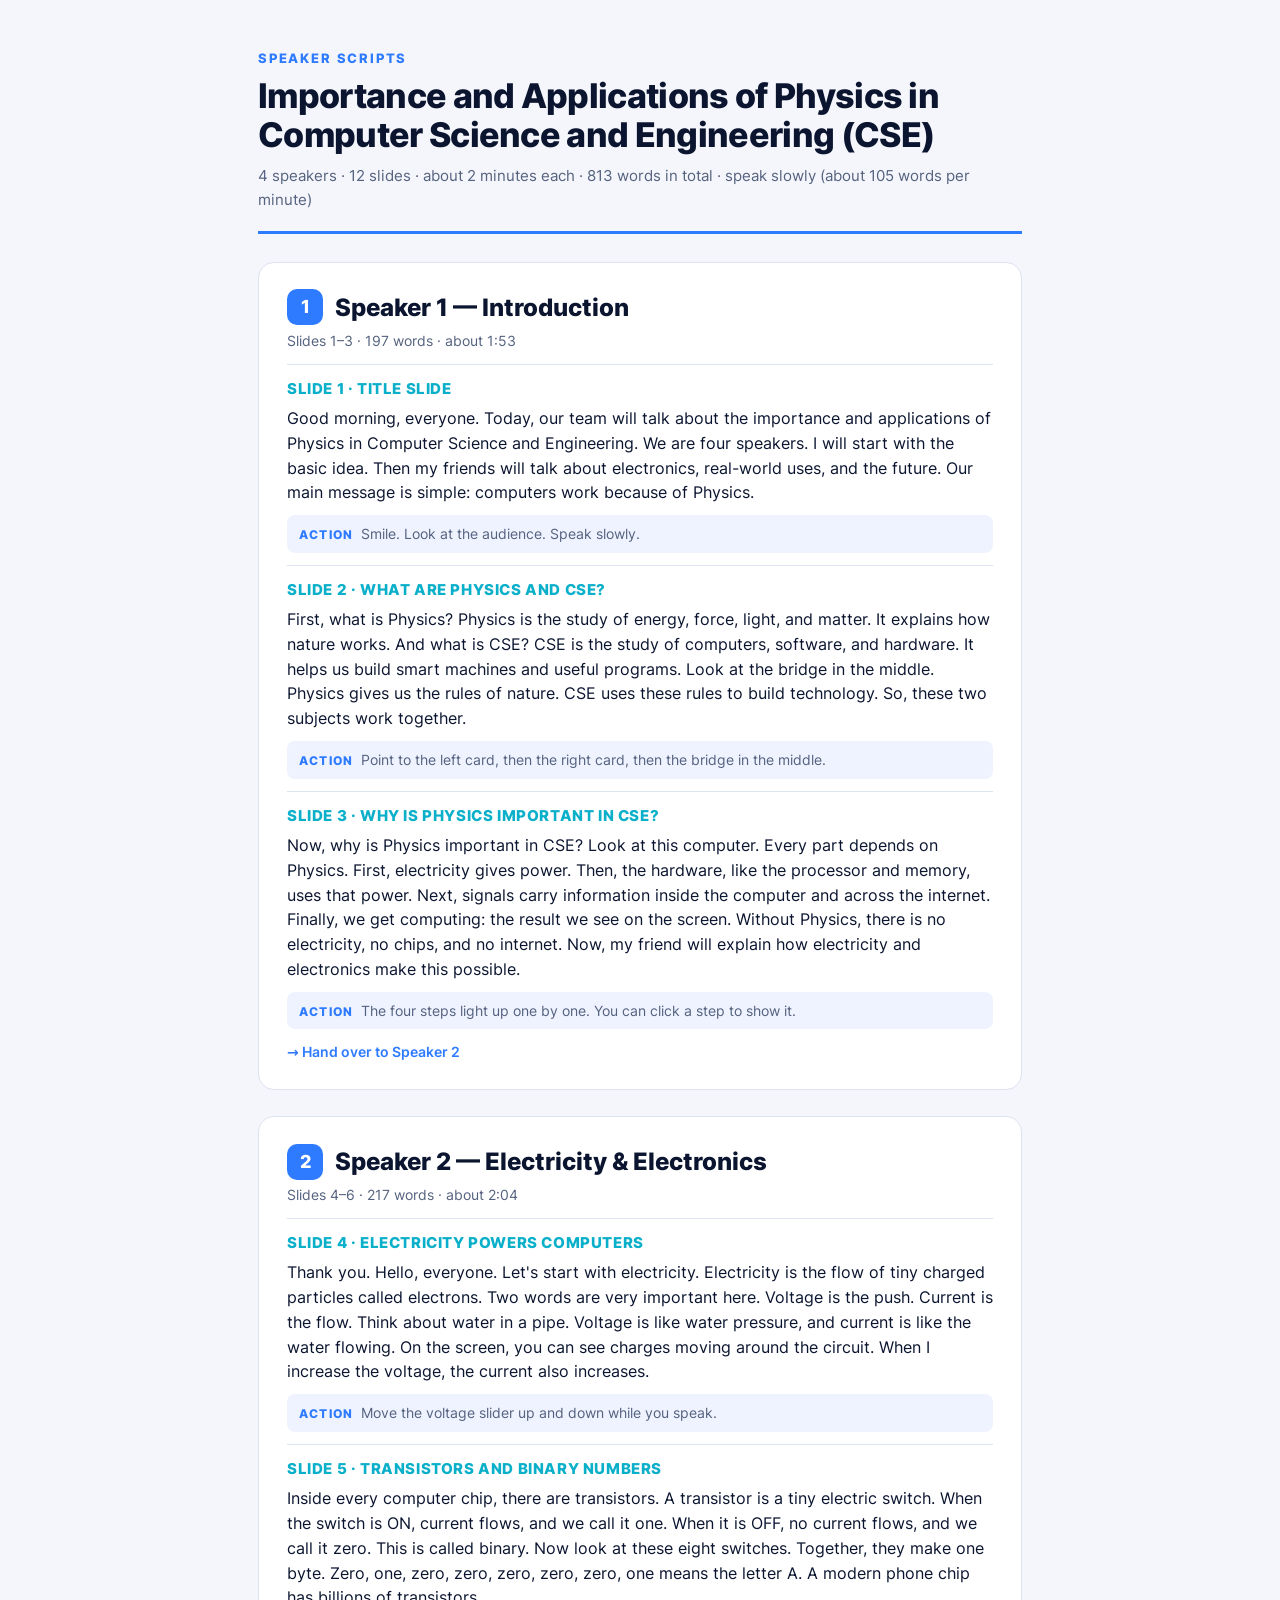
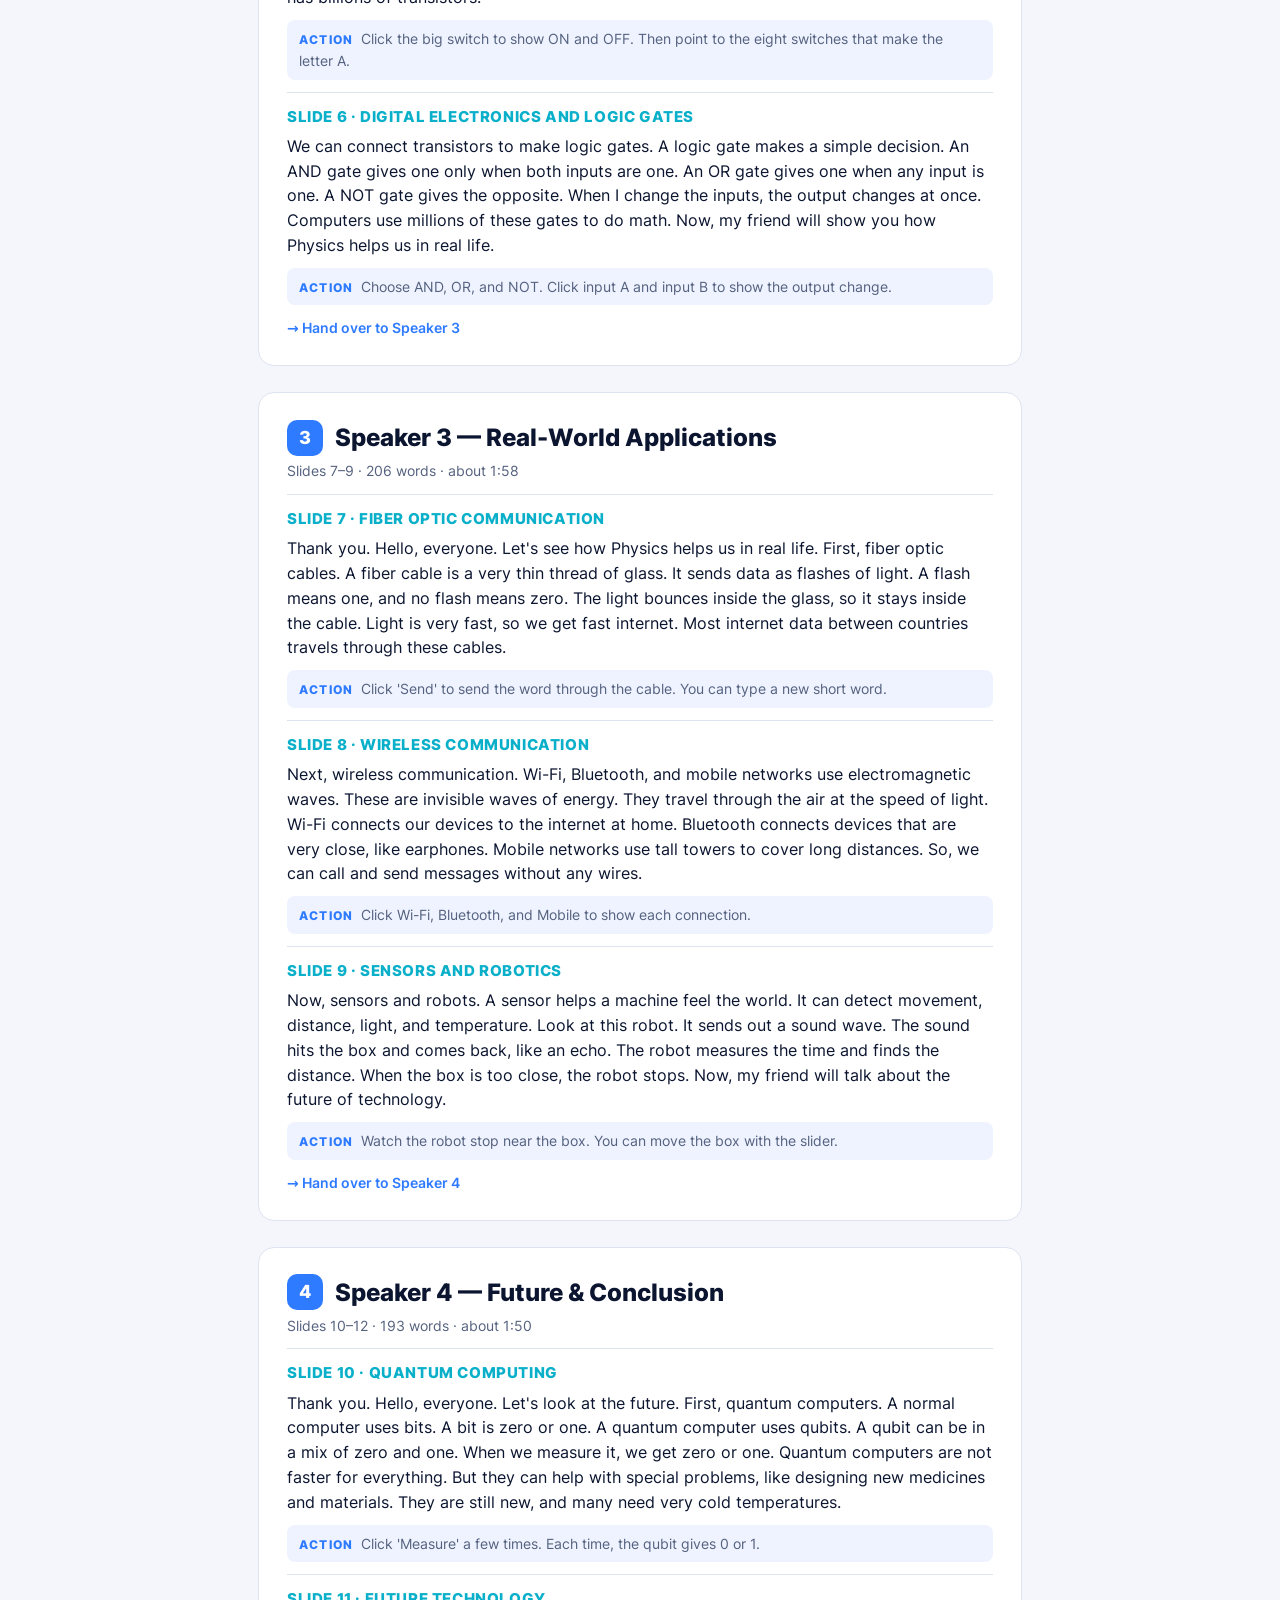
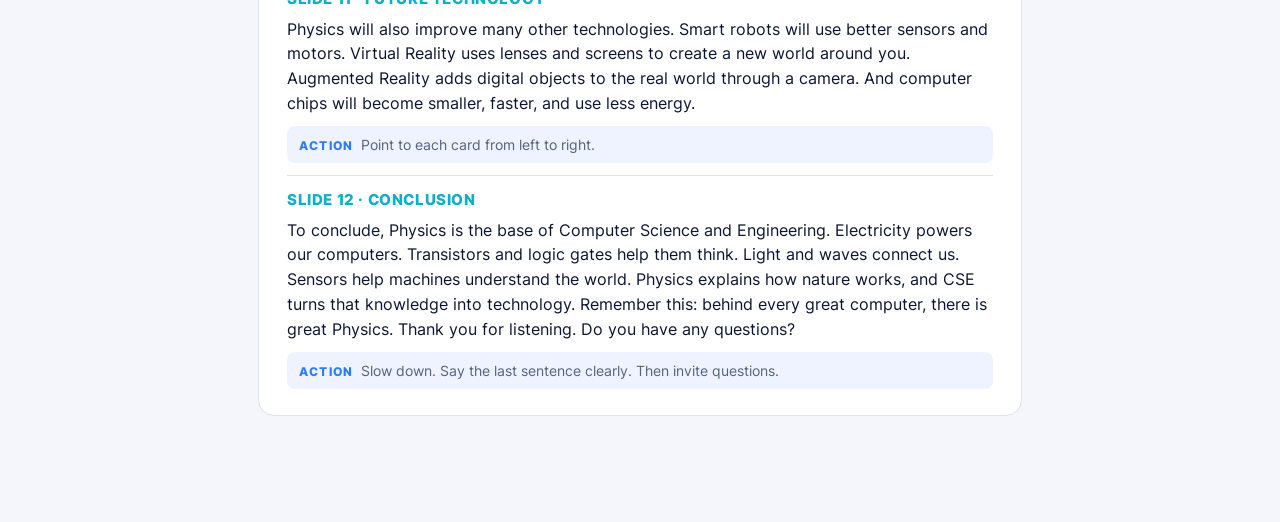
==== speaker-scripts.html @ 34f9d736 "Add interactive Physics in CSE presentation 12-slide offline HTML/CSS/JS presentation for 4 speakers" ====
<!doctype html><html lang="en"><head><meta charset="utf-8"><meta name="viewport" content="width=device-width, initial-scale=1">
<title>Speaker Scripts</title>
<style>
@font-face{font-family:Inter;font-weight:400;src:url(assets/fonts/inter-400.woff2) format("woff2")}
@font-face{font-family:Inter;font-weight:600;src:url(assets/fonts/inter-600.woff2) format("woff2")}
@font-face{font-family:Inter;font-weight:800;src:url(assets/fonts/inter-800.woff2) format("woff2")}
:root{--ink:#0B1530;--muted:#55627F;--blue:#2F7BFF;--cyan:#0AAFC9;--line:#DDE3EF}
*{box-sizing:border-box}body{margin:0;background:#F4F6FB;color:var(--ink);font-family:Inter,system-ui,sans-serif;line-height:1.55}
main{max-width:820px;margin:0 auto;padding:48px 28px 80px}
header{border-bottom:3px solid var(--blue);padding-bottom:20px;margin-bottom:28px}
.kicker{font-size:13px;font-weight:800;letter-spacing:.14em;text-transform:uppercase;color:var(--blue)}
h1{font-size:34px;line-height:1.15;margin:8px 0 10px;font-weight:800;letter-spacing:-.02em}
.meta{color:var(--muted);font-size:15px}
.speaker{background:#fff;border:1px solid var(--line);border-radius:16px;padding:26px 28px;margin:26px 0}
.speaker h2{display:flex;align-items:center;gap:12px;margin:0 0 4px;font-size:24px;font-weight:800}
.num{width:36px;height:36px;border-radius:10px;background:var(--blue);color:#fff;display:grid;place-items:center;font-size:18px}
.sub{color:var(--muted);font-size:14px;margin-bottom:8px}
.slide{border-top:1px solid var(--line);padding-top:12px;margin-top:12px;break-inside:avoid}
.slide h3{margin:0 0 6px;font-size:15px;font-weight:800;color:var(--cyan);letter-spacing:.04em;text-transform:uppercase}
.slide p{margin:0;font-size:16px}
.cue{margin-top:10px!important;font-size:14px!important;color:var(--muted);background:#EEF3FF;border-radius:8px;padding:8px 12px}
.cue b{color:var(--blue);font-size:12px;letter-spacing:.1em}
.handoff{margin-top:12px;font-size:14px;font-weight:600;color:var(--blue)}
@media print{body{background:#fff}main{padding:0}header{margin-bottom:14px;padding-bottom:12px}h1{font-size:26px}.speaker{margin:0;padding:20px 22px}.speaker{border:1px solid #ccd}.speaker+.speaker{break-before:page}}
</style></head><body><main>
<header><div class="kicker">Speaker Scripts</div><h1>Importance and Applications of Physics in Computer Science and Engineering (CSE)</h1>
<div class="meta">4 speakers · 12 slides · about 2 minutes each · 813 words in total · speak slowly (about 105 words per minute)</div></header><section class="speaker"><h2><span class="num">1</span>Speaker 1 — Introduction</h2>
<div class="sub">Slides 1–3 · 197 words · about 1:53</div><div class="slide"><h3>Slide 1 · Title Slide</h3><p>Good morning, everyone. Today, our team will talk about the importance and applications of Physics in Computer Science and Engineering. We are four speakers. I will start with the basic idea. Then my friends will talk about electronics, real-world uses, and the future. Our main message is simple: computers work because of Physics.</p><p class="cue"><b>ACTION</b>&nbsp; Smile. Look at the audience. Speak slowly.</p></div><div class="slide"><h3>Slide 2 · What Are Physics and CSE?</h3><p>First, what is Physics? Physics is the study of energy, force, light, and matter. It explains how nature works. And what is CSE? CSE is the study of computers, software, and hardware. It helps us build smart machines and useful programs. Look at the bridge in the middle. Physics gives us the rules of nature. CSE uses these rules to build technology. So, these two subjects work together.</p><p class="cue"><b>ACTION</b>&nbsp; Point to the left card, then the right card, then the bridge in the middle.</p></div><div class="slide"><h3>Slide 3 · Why Is Physics Important in CSE?</h3><p>Now, why is Physics important in CSE? Look at this computer. Every part depends on Physics. First, electricity gives power. Then, the hardware, like the processor and memory, uses that power. Next, signals carry information inside the computer and across the internet. Finally, we get computing: the result we see on the screen. Without Physics, there is no electricity, no chips, and no internet. Now, my friend will explain how electricity and electronics make this possible.</p><p class="cue"><b>ACTION</b>&nbsp; The four steps light up one by one. You can click a step to show it.</p></div><div class="handoff">→ Hand over to Speaker 2</div></section><section class="speaker"><h2><span class="num">2</span>Speaker 2 — Electricity &amp; Electronics</h2>
<div class="sub">Slides 4–6 · 217 words · about 2:04</div><div class="slide"><h3>Slide 4 · Electricity Powers Computers</h3><p>Thank you. Hello, everyone. Let's start with electricity. Electricity is the flow of tiny charged particles called electrons. Two words are very important here. Voltage is the push. Current is the flow. Think about water in a pipe. Voltage is like water pressure, and current is like the water flowing. On the screen, you can see charges moving around the circuit. When I increase the voltage, the current also increases.</p><p class="cue"><b>ACTION</b>&nbsp; Move the voltage slider up and down while you speak.</p></div><div class="slide"><h3>Slide 5 · Transistors and Binary Numbers</h3><p>Inside every computer chip, there are transistors. A transistor is a tiny electric switch. When the switch is ON, current flows, and we call it one. When it is OFF, no current flows, and we call it zero. This is called binary. Now look at these eight switches. Together, they make one byte. Zero, one, zero, zero, zero, zero, zero, one means the letter A. A modern phone chip has billions of transistors.</p><p class="cue"><b>ACTION</b>&nbsp; Click the big switch to show ON and OFF. Then point to the eight switches that make the letter A.</p></div><div class="slide"><h3>Slide 6 · Digital Electronics and Logic Gates</h3><p>We can connect transistors to make logic gates. A logic gate makes a simple decision. An AND gate gives one only when both inputs are one. An OR gate gives one when any input is one. A NOT gate gives the opposite. When I change the inputs, the output changes at once. Computers use millions of these gates to do math. Now, my friend will show you how Physics helps us in real life.</p><p class="cue"><b>ACTION</b>&nbsp; Choose AND, OR, and NOT. Click input A and input B to show the output change.</p></div><div class="handoff">→ Hand over to Speaker 3</div></section><section class="speaker"><h2><span class="num">3</span>Speaker 3 — Real-World Applications</h2>
<div class="sub">Slides 7–9 · 206 words · about 1:58</div><div class="slide"><h3>Slide 7 · Fiber Optic Communication</h3><p>Thank you. Hello, everyone. Let's see how Physics helps us in real life. First, fiber optic cables. A fiber cable is a very thin thread of glass. It sends data as flashes of light. A flash means one, and no flash means zero. The light bounces inside the glass, so it stays inside the cable. Light is very fast, so we get fast internet. Most internet data between countries travels through these cables.</p><p class="cue"><b>ACTION</b>&nbsp; Click 'Send' to send the word through the cable. You can type a new short word.</p></div><div class="slide"><h3>Slide 8 · Wireless Communication</h3><p>Next, wireless communication. Wi-Fi, Bluetooth, and mobile networks use electromagnetic waves. These are invisible waves of energy. They travel through the air at the speed of light. Wi-Fi connects our devices to the internet at home. Bluetooth connects devices that are very close, like earphones. Mobile networks use tall towers to cover long distances. So, we can call and send messages without any wires.</p><p class="cue"><b>ACTION</b>&nbsp; Click Wi-Fi, Bluetooth, and Mobile to show each connection.</p></div><div class="slide"><h3>Slide 9 · Sensors and Robotics</h3><p>Now, sensors and robots. A sensor helps a machine feel the world. It can detect movement, distance, light, and temperature. Look at this robot. It sends out a sound wave. The sound hits the box and comes back, like an echo. The robot measures the time and finds the distance. When the box is too close, the robot stops. Now, my friend will talk about the future of technology.</p><p class="cue"><b>ACTION</b>&nbsp; Watch the robot stop near the box. You can move the box with the slider.</p></div><div class="handoff">→ Hand over to Speaker 4</div></section><section class="speaker"><h2><span class="num">4</span>Speaker 4 — Future &amp; Conclusion</h2>
<div class="sub">Slides 10–12 · 193 words · about 1:50</div><div class="slide"><h3>Slide 10 · Quantum Computing</h3><p>Thank you. Hello, everyone. Let's look at the future. First, quantum computers. A normal computer uses bits. A bit is zero or one. A quantum computer uses qubits. A qubit can be in a mix of zero and one. When we measure it, we get zero or one. Quantum computers are not faster for everything. But they can help with special problems, like designing new medicines and materials. They are still new, and many need very cold temperatures.</p><p class="cue"><b>ACTION</b>&nbsp; Click 'Measure' a few times. Each time, the qubit gives 0 or 1.</p></div><div class="slide"><h3>Slide 11 · Future Technology</h3><p>Physics will also improve many other technologies. Smart robots will use better sensors and motors. Virtual Reality uses lenses and screens to create a new world around you. Augmented Reality adds digital objects to the real world through a camera. And computer chips will become smaller, faster, and use less energy.</p><p class="cue"><b>ACTION</b>&nbsp; Point to each card from left to right.</p></div><div class="slide"><h3>Slide 12 · Conclusion</h3><p>To conclude, Physics is the base of Computer Science and Engineering. Electricity powers our computers. Transistors and logic gates help them think. Light and waves connect us. Sensors help machines understand the world. Physics explains how nature works, and CSE turns that knowledge into technology. Remember this: behind every great computer, there is great Physics. Thank you for listening. Do you have any questions?</p><p class="cue"><b>ACTION</b>&nbsp; Slow down. Say the last sentence clearly. Then invite questions.</p></div></section></main></body></html>
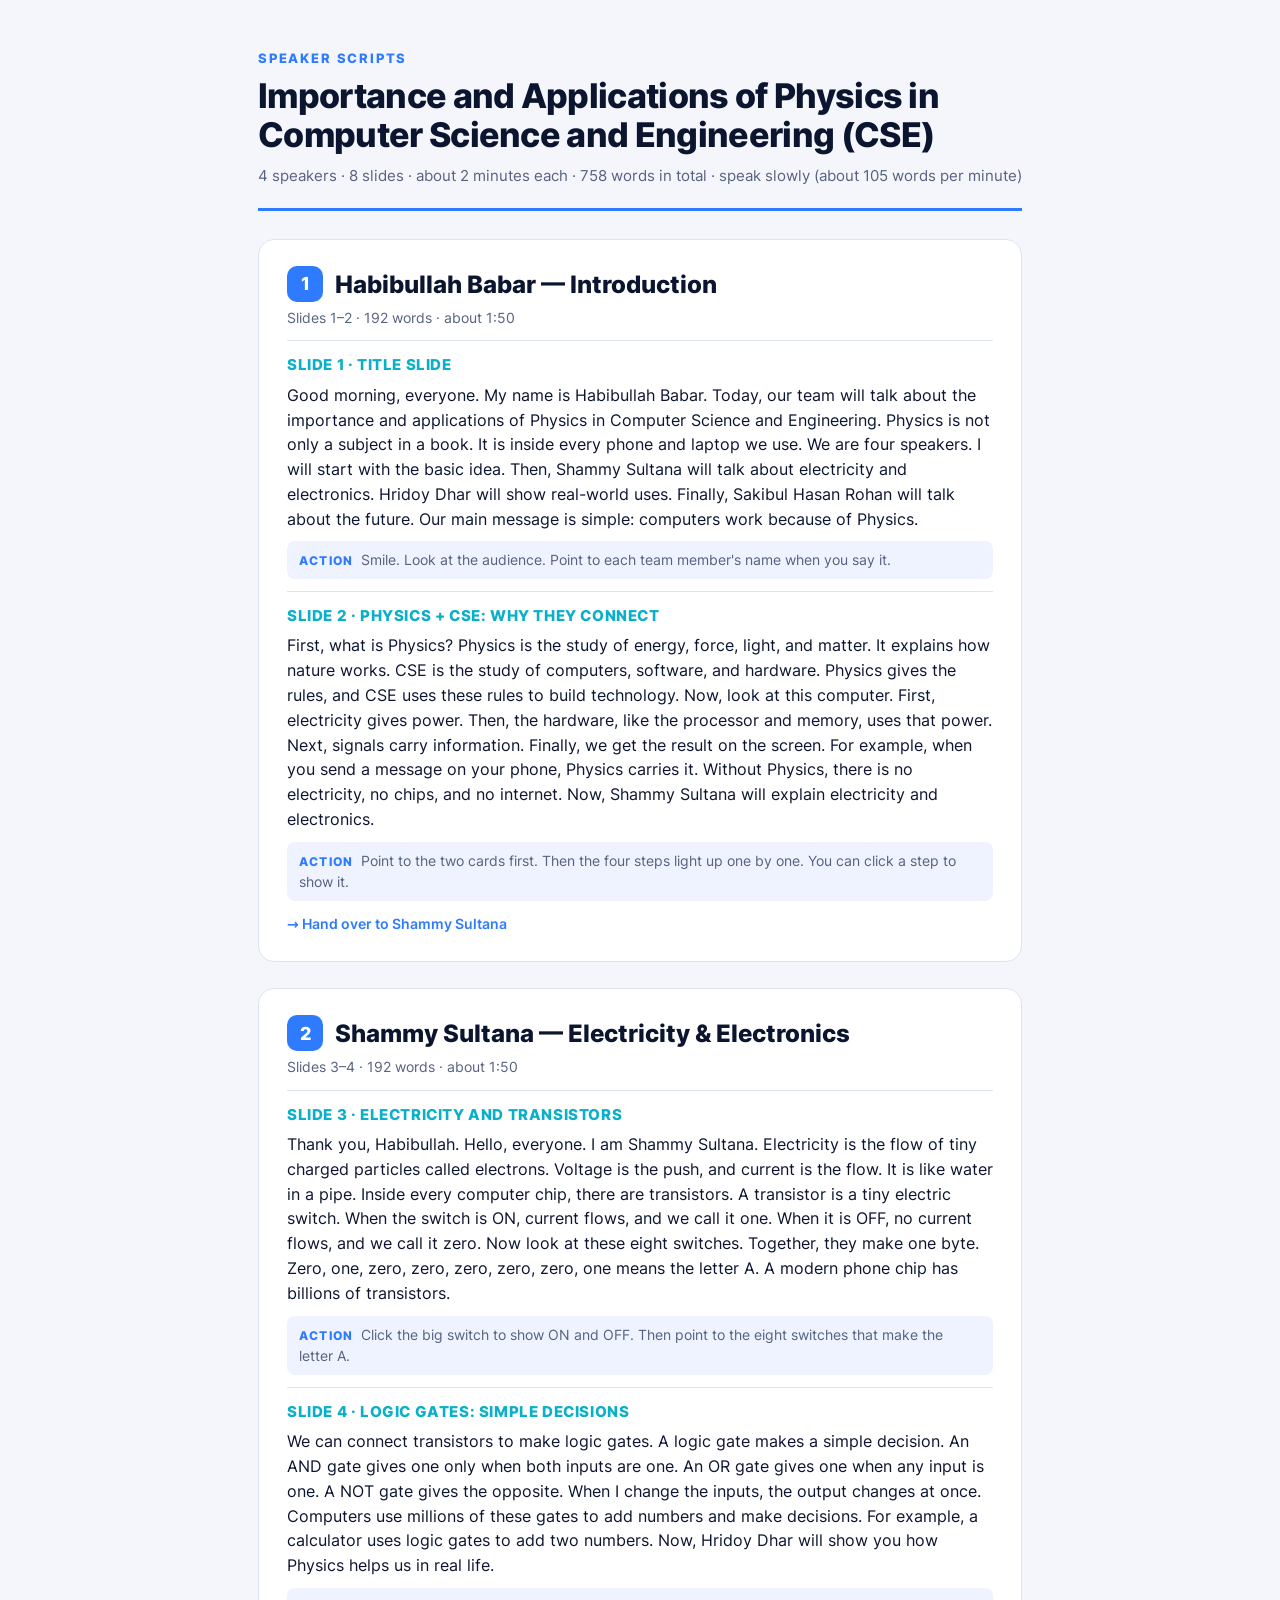
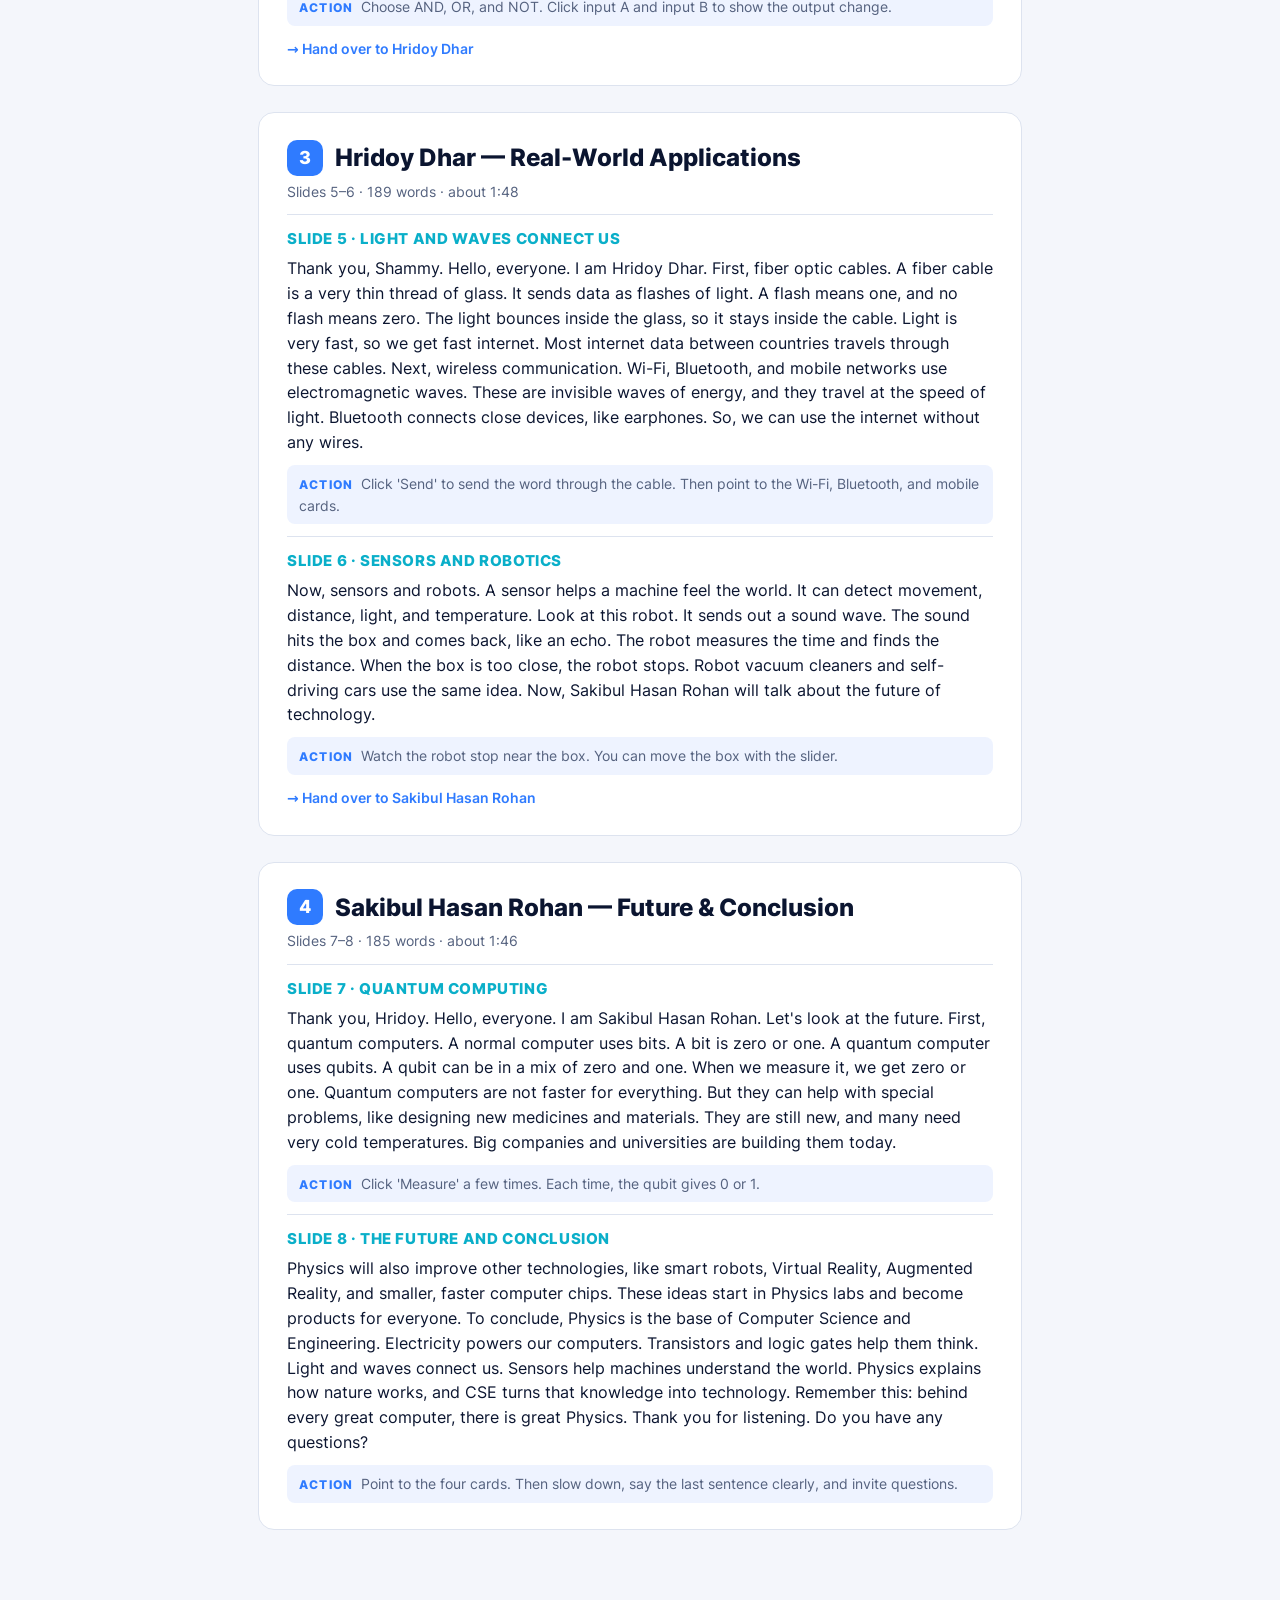
==== commit 4fbbdb8e: "Restructure to 8 slides (2 per speaker) and add speaker names - Merge 'What are Physics and CSE' int" ====
--- a/speaker-scripts.html
+++ b/speaker-scripts.html
@@ -24,8 +24,8 @@
 @media print{body{background:#fff}main{padding:0}header{margin-bottom:14px;padding-bottom:12px}h1{font-size:26px}.speaker{margin:0;padding:20px 22px}.speaker{border:1px solid #ccd}.speaker+.speaker{break-before:page}}
 </style></head><body><main>
 <header><div class="kicker">Speaker Scripts</div><h1>Importance and Applications of Physics in Computer Science and Engineering (CSE)</h1>
-<div class="meta">4 speakers · 12 slides · about 2 minutes each · 813 words in total · speak slowly (about 105 words per minute)</div></header><section class="speaker"><h2><span class="num">1</span>Speaker 1 — Introduction</h2>
-<div class="sub">Slides 1–3 · 197 words · about 1:53</div><div class="slide"><h3>Slide 1 · Title Slide</h3><p>Good morning, everyone. Today, our team will talk about the importance and applications of Physics in Computer Science and Engineering. We are four speakers. I will start with the basic idea. Then my friends will talk about electronics, real-world uses, and the future. Our main message is simple: computers work because of Physics.</p><p class="cue"><b>ACTION</b>&nbsp; Smile. Look at the audience. Speak slowly.</p></div><div class="slide"><h3>Slide 2 · What Are Physics and CSE?</h3><p>First, what is Physics? Physics is the study of energy, force, light, and matter. It explains how nature works. And what is CSE? CSE is the study of computers, software, and hardware. It helps us build smart machines and useful programs. Look at the bridge in the middle. Physics gives us the rules of nature. CSE uses these rules to build technology. So, these two subjects work together.</p><p class="cue"><b>ACTION</b>&nbsp; Point to the left card, then the right card, then the bridge in the middle.</p></div><div class="slide"><h3>Slide 3 · Why Is Physics Important in CSE?</h3><p>Now, why is Physics important in CSE? Look at this computer. Every part depends on Physics. First, electricity gives power. Then, the hardware, like the processor and memory, uses that power. Next, signals carry information inside the computer and across the internet. Finally, we get computing: the result we see on the screen. Without Physics, there is no electricity, no chips, and no internet. Now, my friend will explain how electricity and electronics make this possible.</p><p class="cue"><b>ACTION</b>&nbsp; The four steps light up one by one. You can click a step to show it.</p></div><div class="handoff">→ Hand over to Speaker 2</div></section><section class="speaker"><h2><span class="num">2</span>Speaker 2 — Electricity &amp; Electronics</h2>
-<div class="sub">Slides 4–6 · 217 words · about 2:04</div><div class="slide"><h3>Slide 4 · Electricity Powers Computers</h3><p>Thank you. Hello, everyone. Let's start with electricity. Electricity is the flow of tiny charged particles called electrons. Two words are very important here. Voltage is the push. Current is the flow. Think about water in a pipe. Voltage is like water pressure, and current is like the water flowing. On the screen, you can see charges moving around the circuit. When I increase the voltage, the current also increases.</p><p class="cue"><b>ACTION</b>&nbsp; Move the voltage slider up and down while you speak.</p></div><div class="slide"><h3>Slide 5 · Transistors and Binary Numbers</h3><p>Inside every computer chip, there are transistors. A transistor is a tiny electric switch. When the switch is ON, current flows, and we call it one. When it is OFF, no current flows, and we call it zero. This is called binary. Now look at these eight switches. Together, they make one byte. Zero, one, zero, zero, zero, zero, zero, one means the letter A. A modern phone chip has billions of transistors.</p><p class="cue"><b>ACTION</b>&nbsp; Click the big switch to show ON and OFF. Then point to the eight switches that make the letter A.</p></div><div class="slide"><h3>Slide 6 · Digital Electronics and Logic Gates</h3><p>We can connect transistors to make logic gates. A logic gate makes a simple decision. An AND gate gives one only when both inputs are one. An OR gate gives one when any input is one. A NOT gate gives the opposite. When I change the inputs, the output changes at once. Computers use millions of these gates to do math. Now, my friend will show you how Physics helps us in real life.</p><p class="cue"><b>ACTION</b>&nbsp; Choose AND, OR, and NOT. Click input A and input B to show the output change.</p></div><div class="handoff">→ Hand over to Speaker 3</div></section><section class="speaker"><h2><span class="num">3</span>Speaker 3 — Real-World Applications</h2>
-<div class="sub">Slides 7–9 · 206 words · about 1:58</div><div class="slide"><h3>Slide 7 · Fiber Optic Communication</h3><p>Thank you. Hello, everyone. Let's see how Physics helps us in real life. First, fiber optic cables. A fiber cable is a very thin thread of glass. It sends data as flashes of light. A flash means one, and no flash means zero. The light bounces inside the glass, so it stays inside the cable. Light is very fast, so we get fast internet. Most internet data between countries travels through these cables.</p><p class="cue"><b>ACTION</b>&nbsp; Click 'Send' to send the word through the cable. You can type a new short word.</p></div><div class="slide"><h3>Slide 8 · Wireless Communication</h3><p>Next, wireless communication. Wi-Fi, Bluetooth, and mobile networks use electromagnetic waves. These are invisible waves of energy. They travel through the air at the speed of light. Wi-Fi connects our devices to the internet at home. Bluetooth connects devices that are very close, like earphones. Mobile networks use tall towers to cover long distances. So, we can call and send messages without any wires.</p><p class="cue"><b>ACTION</b>&nbsp; Click Wi-Fi, Bluetooth, and Mobile to show each connection.</p></div><div class="slide"><h3>Slide 9 · Sensors and Robotics</h3><p>Now, sensors and robots. A sensor helps a machine feel the world. It can detect movement, distance, light, and temperature. Look at this robot. It sends out a sound wave. The sound hits the box and comes back, like an echo. The robot measures the time and finds the distance. When the box is too close, the robot stops. Now, my friend will talk about the future of technology.</p><p class="cue"><b>ACTION</b>&nbsp; Watch the robot stop near the box. You can move the box with the slider.</p></div><div class="handoff">→ Hand over to Speaker 4</div></section><section class="speaker"><h2><span class="num">4</span>Speaker 4 — Future &amp; Conclusion</h2>
-<div class="sub">Slides 10–12 · 193 words · about 1:50</div><div class="slide"><h3>Slide 10 · Quantum Computing</h3><p>Thank you. Hello, everyone. Let's look at the future. First, quantum computers. A normal computer uses bits. A bit is zero or one. A quantum computer uses qubits. A qubit can be in a mix of zero and one. When we measure it, we get zero or one. Quantum computers are not faster for everything. But they can help with special problems, like designing new medicines and materials. They are still new, and many need very cold temperatures.</p><p class="cue"><b>ACTION</b>&nbsp; Click 'Measure' a few times. Each time, the qubit gives 0 or 1.</p></div><div class="slide"><h3>Slide 11 · Future Technology</h3><p>Physics will also improve many other technologies. Smart robots will use better sensors and motors. Virtual Reality uses lenses and screens to create a new world around you. Augmented Reality adds digital objects to the real world through a camera. And computer chips will become smaller, faster, and use less energy.</p><p class="cue"><b>ACTION</b>&nbsp; Point to each card from left to right.</p></div><div class="slide"><h3>Slide 12 · Conclusion</h3><p>To conclude, Physics is the base of Computer Science and Engineering. Electricity powers our computers. Transistors and logic gates help them think. Light and waves connect us. Sensors help machines understand the world. Physics explains how nature works, and CSE turns that knowledge into technology. Remember this: behind every great computer, there is great Physics. Thank you for listening. Do you have any questions?</p><p class="cue"><b>ACTION</b>&nbsp; Slow down. Say the last sentence clearly. Then invite questions.</p></div></section></main></body></html>+<div class="meta">4 speakers · 8 slides · about 2 minutes each · 758 words in total · speak slowly (about 105 words per minute)</div></header><section class="speaker"><h2><span class="num">1</span>Habibullah Babar — Introduction</h2>
+<div class="sub">Slides 1–2 · 192 words · about 1:50</div><div class="slide"><h3>Slide 1 · Title Slide</h3><p>Good morning, everyone. My name is Habibullah Babar. Today, our team will talk about the importance and applications of Physics in Computer Science and Engineering. Physics is not only a subject in a book. It is inside every phone and laptop we use. We are four speakers. I will start with the basic idea. Then, Shammy Sultana will talk about electricity and electronics. Hridoy Dhar will show real-world uses. Finally, Sakibul Hasan Rohan will talk about the future. Our main message is simple: computers work because of Physics.</p><p class="cue"><b>ACTION</b>&nbsp; Smile. Look at the audience. Point to each team member's name when you say it.</p></div><div class="slide"><h3>Slide 2 · Physics + CSE: Why They Connect</h3><p>First, what is Physics? Physics is the study of energy, force, light, and matter. It explains how nature works. CSE is the study of computers, software, and hardware. Physics gives the rules, and CSE uses these rules to build technology. Now, look at this computer. First, electricity gives power. Then, the hardware, like the processor and memory, uses that power. Next, signals carry information. Finally, we get the result on the screen. For example, when you send a message on your phone, Physics carries it. Without Physics, there is no electricity, no chips, and no internet. Now, Shammy Sultana will explain electricity and electronics.</p><p class="cue"><b>ACTION</b>&nbsp; Point to the two cards first. Then the four steps light up one by one. You can click a step to show it.</p></div><div class="handoff">→ Hand over to Shammy Sultana</div></section><section class="speaker"><h2><span class="num">2</span>Shammy Sultana — Electricity &amp; Electronics</h2>
+<div class="sub">Slides 3–4 · 192 words · about 1:50</div><div class="slide"><h3>Slide 3 · Electricity and Transistors</h3><p>Thank you, Habibullah. Hello, everyone. I am Shammy Sultana. Electricity is the flow of tiny charged particles called electrons. Voltage is the push, and current is the flow. It is like water in a pipe. Inside every computer chip, there are transistors. A transistor is a tiny electric switch. When the switch is ON, current flows, and we call it one. When it is OFF, no current flows, and we call it zero. Now look at these eight switches. Together, they make one byte. Zero, one, zero, zero, zero, zero, zero, one means the letter A. A modern phone chip has billions of transistors.</p><p class="cue"><b>ACTION</b>&nbsp; Click the big switch to show ON and OFF. Then point to the eight switches that make the letter A.</p></div><div class="slide"><h3>Slide 4 · Logic Gates: Simple Decisions</h3><p>We can connect transistors to make logic gates. A logic gate makes a simple decision. An AND gate gives one only when both inputs are one. An OR gate gives one when any input is one. A NOT gate gives the opposite. When I change the inputs, the output changes at once. Computers use millions of these gates to add numbers and make decisions. For example, a calculator uses logic gates to add two numbers. Now, Hridoy Dhar will show you how Physics helps us in real life.</p><p class="cue"><b>ACTION</b>&nbsp; Choose AND, OR, and NOT. Click input A and input B to show the output change.</p></div><div class="handoff">→ Hand over to Hridoy Dhar</div></section><section class="speaker"><h2><span class="num">3</span>Hridoy Dhar — Real-World Applications</h2>
+<div class="sub">Slides 5–6 · 189 words · about 1:48</div><div class="slide"><h3>Slide 5 · Light and Waves Connect Us</h3><p>Thank you, Shammy. Hello, everyone. I am Hridoy Dhar. First, fiber optic cables. A fiber cable is a very thin thread of glass. It sends data as flashes of light. A flash means one, and no flash means zero. The light bounces inside the glass, so it stays inside the cable. Light is very fast, so we get fast internet. Most internet data between countries travels through these cables. Next, wireless communication. Wi-Fi, Bluetooth, and mobile networks use electromagnetic waves. These are invisible waves of energy, and they travel at the speed of light. Bluetooth connects close devices, like earphones. So, we can use the internet without any wires.</p><p class="cue"><b>ACTION</b>&nbsp; Click 'Send' to send the word through the cable. Then point to the Wi-Fi, Bluetooth, and mobile cards.</p></div><div class="slide"><h3>Slide 6 · Sensors and Robotics</h3><p>Now, sensors and robots. A sensor helps a machine feel the world. It can detect movement, distance, light, and temperature. Look at this robot. It sends out a sound wave. The sound hits the box and comes back, like an echo. The robot measures the time and finds the distance. When the box is too close, the robot stops. Robot vacuum cleaners and self-driving cars use the same idea. Now, Sakibul Hasan Rohan will talk about the future of technology.</p><p class="cue"><b>ACTION</b>&nbsp; Watch the robot stop near the box. You can move the box with the slider.</p></div><div class="handoff">→ Hand over to Sakibul Hasan Rohan</div></section><section class="speaker"><h2><span class="num">4</span>Sakibul Hasan Rohan — Future &amp; Conclusion</h2>
+<div class="sub">Slides 7–8 · 185 words · about 1:46</div><div class="slide"><h3>Slide 7 · Quantum Computing</h3><p>Thank you, Hridoy. Hello, everyone. I am Sakibul Hasan Rohan. Let's look at the future. First, quantum computers. A normal computer uses bits. A bit is zero or one. A quantum computer uses qubits. A qubit can be in a mix of zero and one. When we measure it, we get zero or one. Quantum computers are not faster for everything. But they can help with special problems, like designing new medicines and materials. They are still new, and many need very cold temperatures. Big companies and universities are building them today.</p><p class="cue"><b>ACTION</b>&nbsp; Click 'Measure' a few times. Each time, the qubit gives 0 or 1.</p></div><div class="slide"><h3>Slide 8 · The Future and Conclusion</h3><p>Physics will also improve other technologies, like smart robots, Virtual Reality, Augmented Reality, and smaller, faster computer chips. These ideas start in Physics labs and become products for everyone. To conclude, Physics is the base of Computer Science and Engineering. Electricity powers our computers. Transistors and logic gates help them think. Light and waves connect us. Sensors help machines understand the world. Physics explains how nature works, and CSE turns that knowledge into technology. Remember this: behind every great computer, there is great Physics. Thank you for listening. Do you have any questions?</p><p class="cue"><b>ACTION</b>&nbsp; Point to the four cards. Then slow down, say the last sentence clearly, and invite questions.</p></div></section></main></body></html>
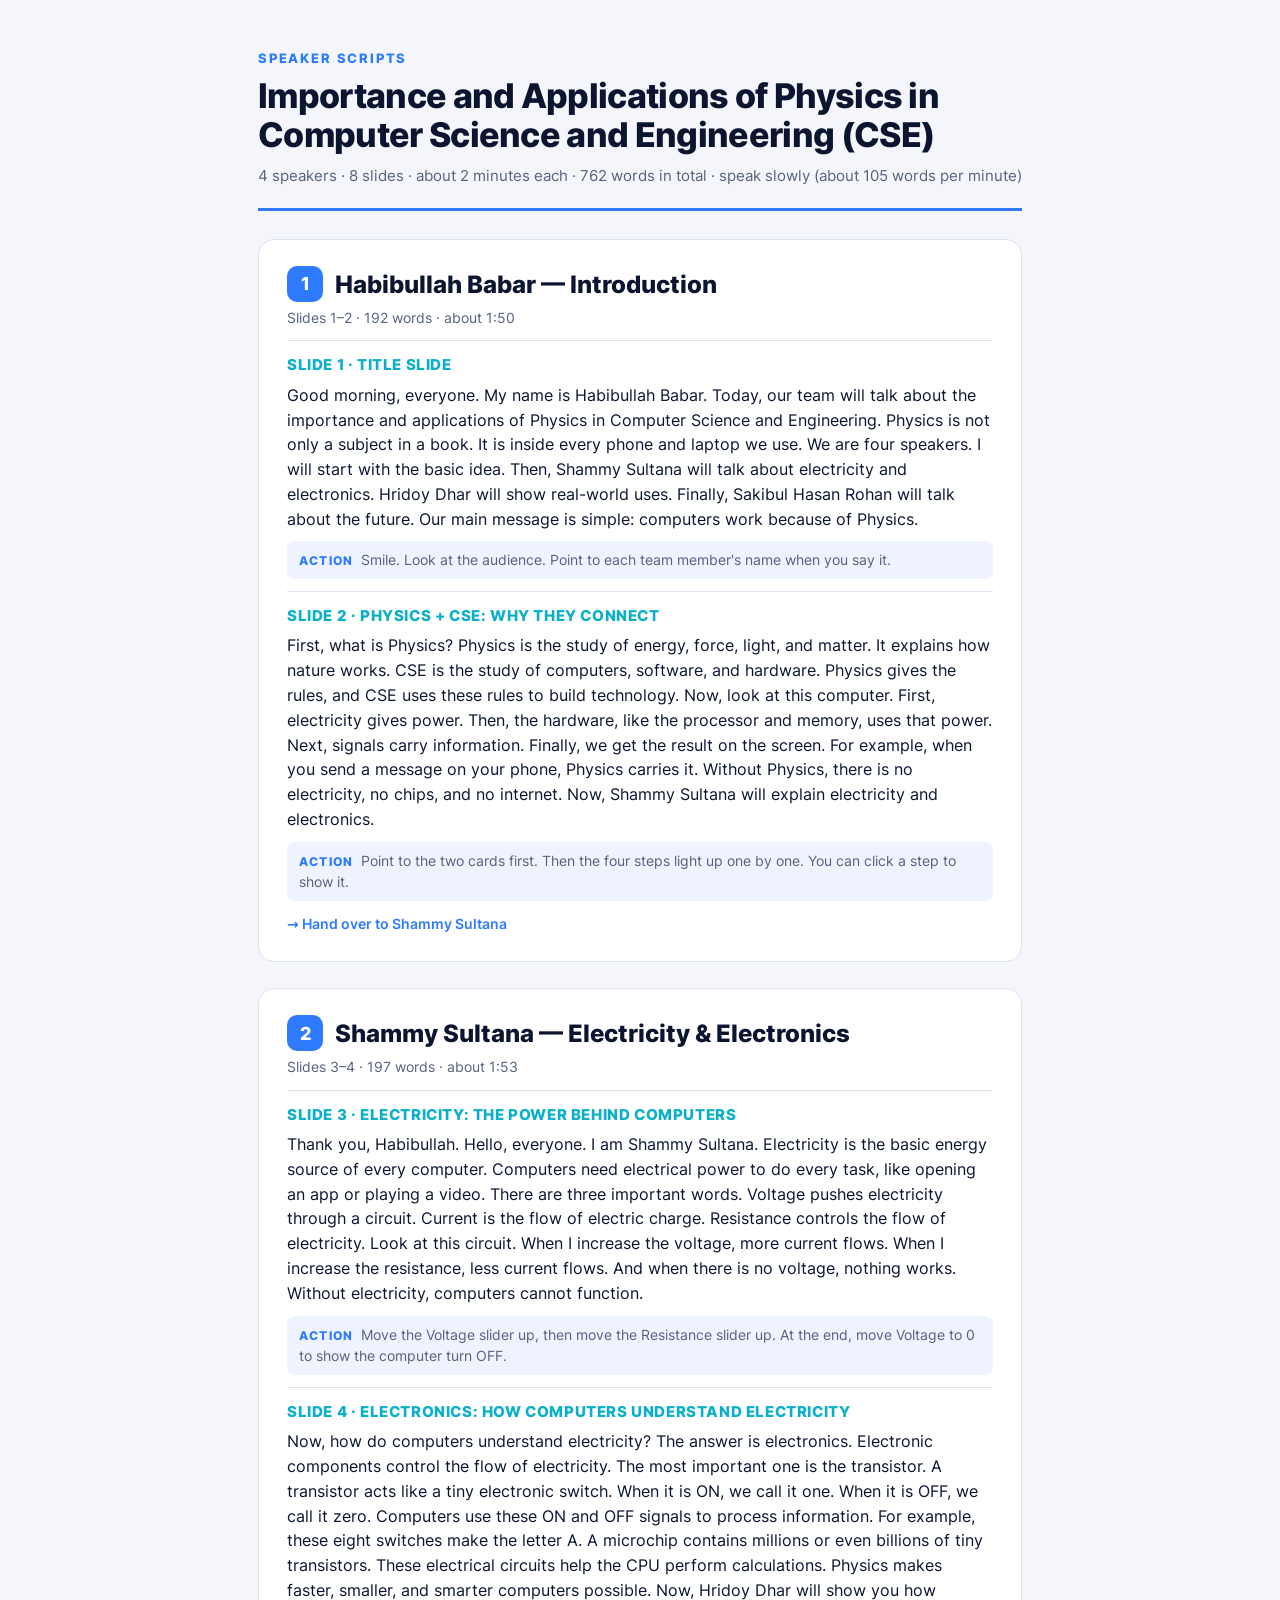
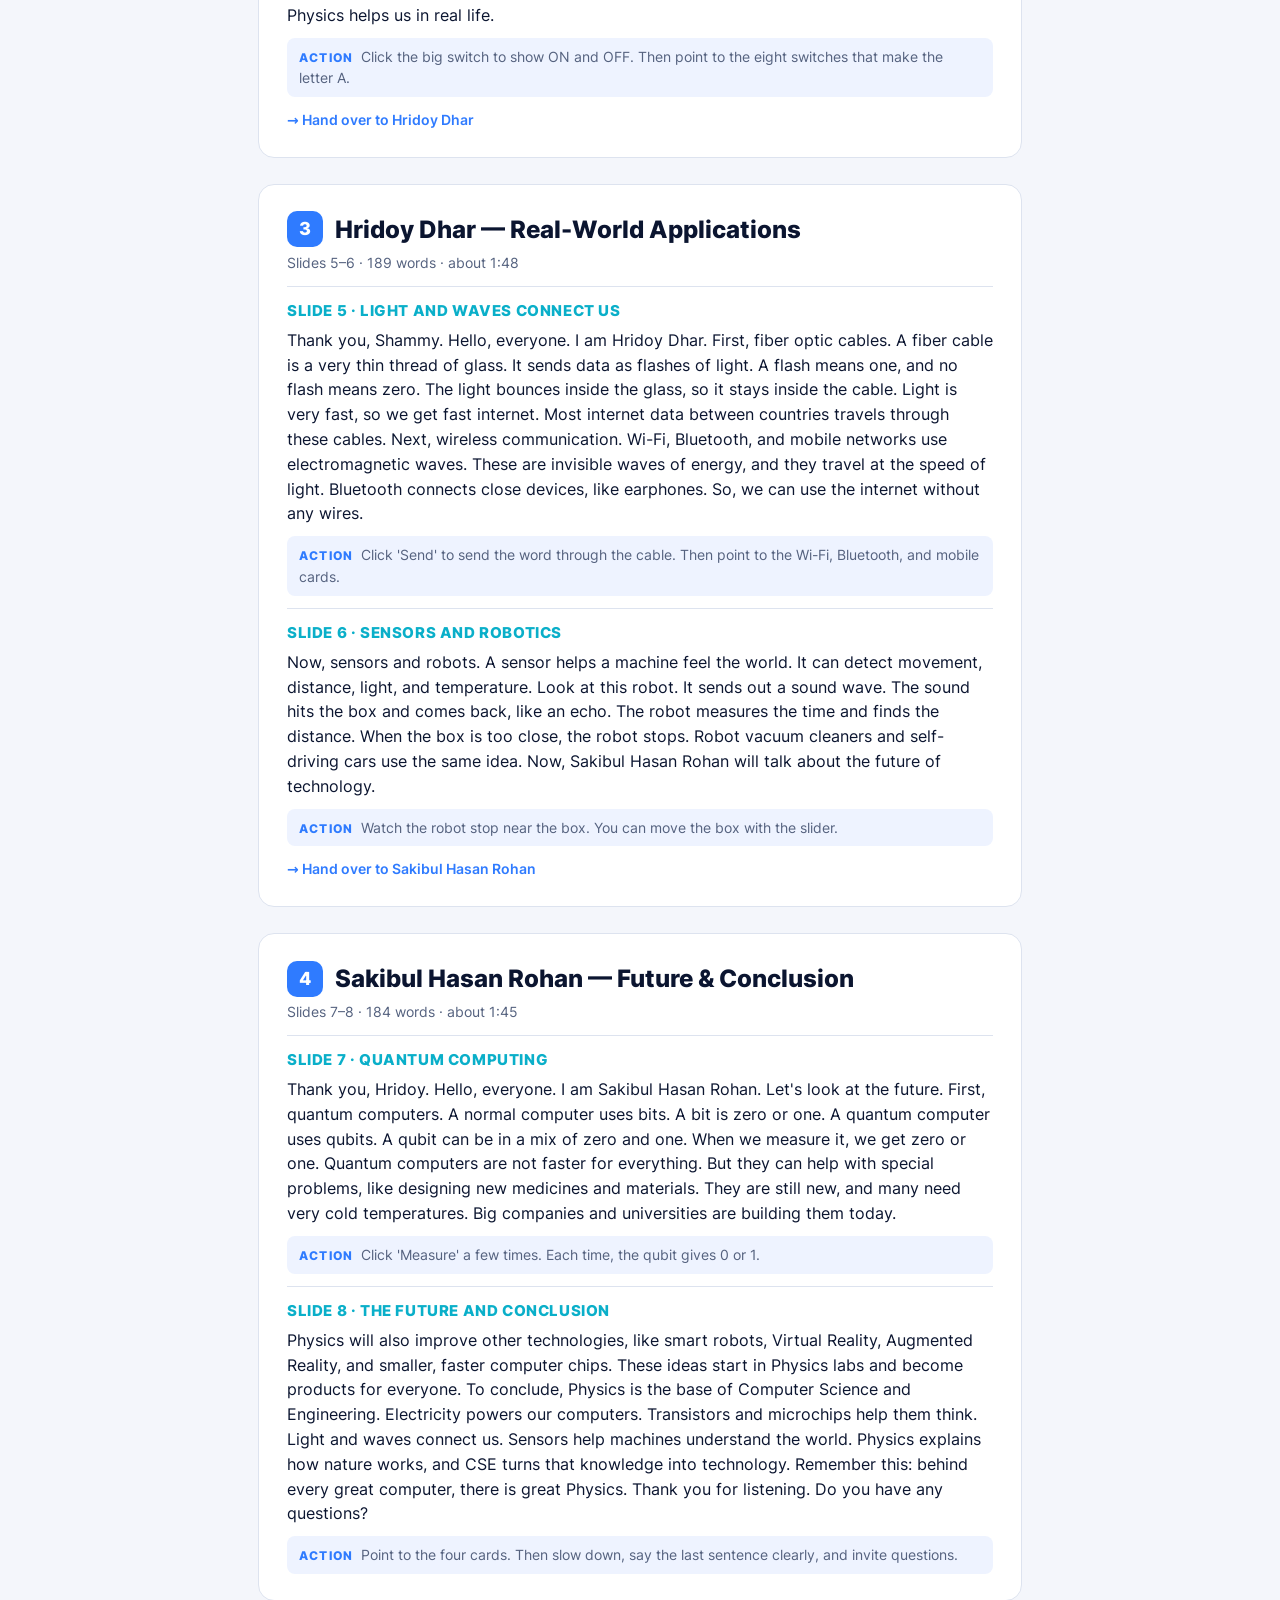
==== commit 920d38e7: "Update Speaker 2 slides to Shammy Sultana's outline - Slide 3: Electricity, the power behind compute" ====
--- a/speaker-scripts.html
+++ b/speaker-scripts.html
@@ -24,8 +24,8 @@
 @media print{body{background:#fff}main{padding:0}header{margin-bottom:14px;padding-bottom:12px}h1{font-size:26px}.speaker{margin:0;padding:20px 22px}.speaker{border:1px solid #ccd}.speaker+.speaker{break-before:page}}
 </style></head><body><main>
 <header><div class="kicker">Speaker Scripts</div><h1>Importance and Applications of Physics in Computer Science and Engineering (CSE)</h1>
-<div class="meta">4 speakers · 8 slides · about 2 minutes each · 758 words in total · speak slowly (about 105 words per minute)</div></header><section class="speaker"><h2><span class="num">1</span>Habibullah Babar — Introduction</h2>
+<div class="meta">4 speakers · 8 slides · about 2 minutes each · 762 words in total · speak slowly (about 105 words per minute)</div></header><section class="speaker"><h2><span class="num">1</span>Habibullah Babar — Introduction</h2>
 <div class="sub">Slides 1–2 · 192 words · about 1:50</div><div class="slide"><h3>Slide 1 · Title Slide</h3><p>Good morning, everyone. My name is Habibullah Babar. Today, our team will talk about the importance and applications of Physics in Computer Science and Engineering. Physics is not only a subject in a book. It is inside every phone and laptop we use. We are four speakers. I will start with the basic idea. Then, Shammy Sultana will talk about electricity and electronics. Hridoy Dhar will show real-world uses. Finally, Sakibul Hasan Rohan will talk about the future. Our main message is simple: computers work because of Physics.</p><p class="cue"><b>ACTION</b>&nbsp; Smile. Look at the audience. Point to each team member's name when you say it.</p></div><div class="slide"><h3>Slide 2 · Physics + CSE: Why They Connect</h3><p>First, what is Physics? Physics is the study of energy, force, light, and matter. It explains how nature works. CSE is the study of computers, software, and hardware. Physics gives the rules, and CSE uses these rules to build technology. Now, look at this computer. First, electricity gives power. Then, the hardware, like the processor and memory, uses that power. Next, signals carry information. Finally, we get the result on the screen. For example, when you send a message on your phone, Physics carries it. Without Physics, there is no electricity, no chips, and no internet. Now, Shammy Sultana will explain electricity and electronics.</p><p class="cue"><b>ACTION</b>&nbsp; Point to the two cards first. Then the four steps light up one by one. You can click a step to show it.</p></div><div class="handoff">→ Hand over to Shammy Sultana</div></section><section class="speaker"><h2><span class="num">2</span>Shammy Sultana — Electricity &amp; Electronics</h2>
-<div class="sub">Slides 3–4 · 192 words · about 1:50</div><div class="slide"><h3>Slide 3 · Electricity and Transistors</h3><p>Thank you, Habibullah. Hello, everyone. I am Shammy Sultana. Electricity is the flow of tiny charged particles called electrons. Voltage is the push, and current is the flow. It is like water in a pipe. Inside every computer chip, there are transistors. A transistor is a tiny electric switch. When the switch is ON, current flows, and we call it one. When it is OFF, no current flows, and we call it zero. Now look at these eight switches. Together, they make one byte. Zero, one, zero, zero, zero, zero, zero, one means the letter A. A modern phone chip has billions of transistors.</p><p class="cue"><b>ACTION</b>&nbsp; Click the big switch to show ON and OFF. Then point to the eight switches that make the letter A.</p></div><div class="slide"><h3>Slide 4 · Logic Gates: Simple Decisions</h3><p>We can connect transistors to make logic gates. A logic gate makes a simple decision. An AND gate gives one only when both inputs are one. An OR gate gives one when any input is one. A NOT gate gives the opposite. When I change the inputs, the output changes at once. Computers use millions of these gates to add numbers and make decisions. For example, a calculator uses logic gates to add two numbers. Now, Hridoy Dhar will show you how Physics helps us in real life.</p><p class="cue"><b>ACTION</b>&nbsp; Choose AND, OR, and NOT. Click input A and input B to show the output change.</p></div><div class="handoff">→ Hand over to Hridoy Dhar</div></section><section class="speaker"><h2><span class="num">3</span>Hridoy Dhar — Real-World Applications</h2>
+<div class="sub">Slides 3–4 · 197 words · about 1:53</div><div class="slide"><h3>Slide 3 · Electricity: The Power Behind Computers</h3><p>Thank you, Habibullah. Hello, everyone. I am Shammy Sultana. Electricity is the basic energy source of every computer. Computers need electrical power to do every task, like opening an app or playing a video. There are three important words. Voltage pushes electricity through a circuit. Current is the flow of electric charge. Resistance controls the flow of electricity. Look at this circuit. When I increase the voltage, more current flows. When I increase the resistance, less current flows. And when there is no voltage, nothing works. Without electricity, computers cannot function.</p><p class="cue"><b>ACTION</b>&nbsp; Move the Voltage slider up, then move the Resistance slider up. At the end, move Voltage to 0 to show the computer turn OFF.</p></div><div class="slide"><h3>Slide 4 · Electronics: How Computers Understand Electricity</h3><p>Now, how do computers understand electricity? The answer is electronics. Electronic components control the flow of electricity. The most important one is the transistor. A transistor acts like a tiny electronic switch. When it is ON, we call it one. When it is OFF, we call it zero. Computers use these ON and OFF signals to process information. For example, these eight switches make the letter A. A microchip contains millions or even billions of tiny transistors. These electrical circuits help the CPU perform calculations. Physics makes faster, smaller, and smarter computers possible. Now, Hridoy Dhar will show you how Physics helps us in real life.</p><p class="cue"><b>ACTION</b>&nbsp; Click the big switch to show ON and OFF. Then point to the eight switches that make the letter A.</p></div><div class="handoff">→ Hand over to Hridoy Dhar</div></section><section class="speaker"><h2><span class="num">3</span>Hridoy Dhar — Real-World Applications</h2>
 <div class="sub">Slides 5–6 · 189 words · about 1:48</div><div class="slide"><h3>Slide 5 · Light and Waves Connect Us</h3><p>Thank you, Shammy. Hello, everyone. I am Hridoy Dhar. First, fiber optic cables. A fiber cable is a very thin thread of glass. It sends data as flashes of light. A flash means one, and no flash means zero. The light bounces inside the glass, so it stays inside the cable. Light is very fast, so we get fast internet. Most internet data between countries travels through these cables. Next, wireless communication. Wi-Fi, Bluetooth, and mobile networks use electromagnetic waves. These are invisible waves of energy, and they travel at the speed of light. Bluetooth connects close devices, like earphones. So, we can use the internet without any wires.</p><p class="cue"><b>ACTION</b>&nbsp; Click 'Send' to send the word through the cable. Then point to the Wi-Fi, Bluetooth, and mobile cards.</p></div><div class="slide"><h3>Slide 6 · Sensors and Robotics</h3><p>Now, sensors and robots. A sensor helps a machine feel the world. It can detect movement, distance, light, and temperature. Look at this robot. It sends out a sound wave. The sound hits the box and comes back, like an echo. The robot measures the time and finds the distance. When the box is too close, the robot stops. Robot vacuum cleaners and self-driving cars use the same idea. Now, Sakibul Hasan Rohan will talk about the future of technology.</p><p class="cue"><b>ACTION</b>&nbsp; Watch the robot stop near the box. You can move the box with the slider.</p></div><div class="handoff">→ Hand over to Sakibul Hasan Rohan</div></section><section class="speaker"><h2><span class="num">4</span>Sakibul Hasan Rohan — Future &amp; Conclusion</h2>
-<div class="sub">Slides 7–8 · 185 words · about 1:46</div><div class="slide"><h3>Slide 7 · Quantum Computing</h3><p>Thank you, Hridoy. Hello, everyone. I am Sakibul Hasan Rohan. Let's look at the future. First, quantum computers. A normal computer uses bits. A bit is zero or one. A quantum computer uses qubits. A qubit can be in a mix of zero and one. When we measure it, we get zero or one. Quantum computers are not faster for everything. But they can help with special problems, like designing new medicines and materials. They are still new, and many need very cold temperatures. Big companies and universities are building them today.</p><p class="cue"><b>ACTION</b>&nbsp; Click 'Measure' a few times. Each time, the qubit gives 0 or 1.</p></div><div class="slide"><h3>Slide 8 · The Future and Conclusion</h3><p>Physics will also improve other technologies, like smart robots, Virtual Reality, Augmented Reality, and smaller, faster computer chips. These ideas start in Physics labs and become products for everyone. To conclude, Physics is the base of Computer Science and Engineering. Electricity powers our computers. Transistors and logic gates help them think. Light and waves connect us. Sensors help machines understand the world. Physics explains how nature works, and CSE turns that knowledge into technology. Remember this: behind every great computer, there is great Physics. Thank you for listening. Do you have any questions?</p><p class="cue"><b>ACTION</b>&nbsp; Point to the four cards. Then slow down, say the last sentence clearly, and invite questions.</p></div></section></main></body></html>+<div class="sub">Slides 7–8 · 184 words · about 1:45</div><div class="slide"><h3>Slide 7 · Quantum Computing</h3><p>Thank you, Hridoy. Hello, everyone. I am Sakibul Hasan Rohan. Let's look at the future. First, quantum computers. A normal computer uses bits. A bit is zero or one. A quantum computer uses qubits. A qubit can be in a mix of zero and one. When we measure it, we get zero or one. Quantum computers are not faster for everything. But they can help with special problems, like designing new medicines and materials. They are still new, and many need very cold temperatures. Big companies and universities are building them today.</p><p class="cue"><b>ACTION</b>&nbsp; Click 'Measure' a few times. Each time, the qubit gives 0 or 1.</p></div><div class="slide"><h3>Slide 8 · The Future and Conclusion</h3><p>Physics will also improve other technologies, like smart robots, Virtual Reality, Augmented Reality, and smaller, faster computer chips. These ideas start in Physics labs and become products for everyone. To conclude, Physics is the base of Computer Science and Engineering. Electricity powers our computers. Transistors and microchips help them think. Light and waves connect us. Sensors help machines understand the world. Physics explains how nature works, and CSE turns that knowledge into technology. Remember this: behind every great computer, there is great Physics. Thank you for listening. Do you have any questions?</p><p class="cue"><b>ACTION</b>&nbsp; Point to the four cards. Then slow down, say the last sentence clearly, and invite questions.</p></div></section></main></body></html>
